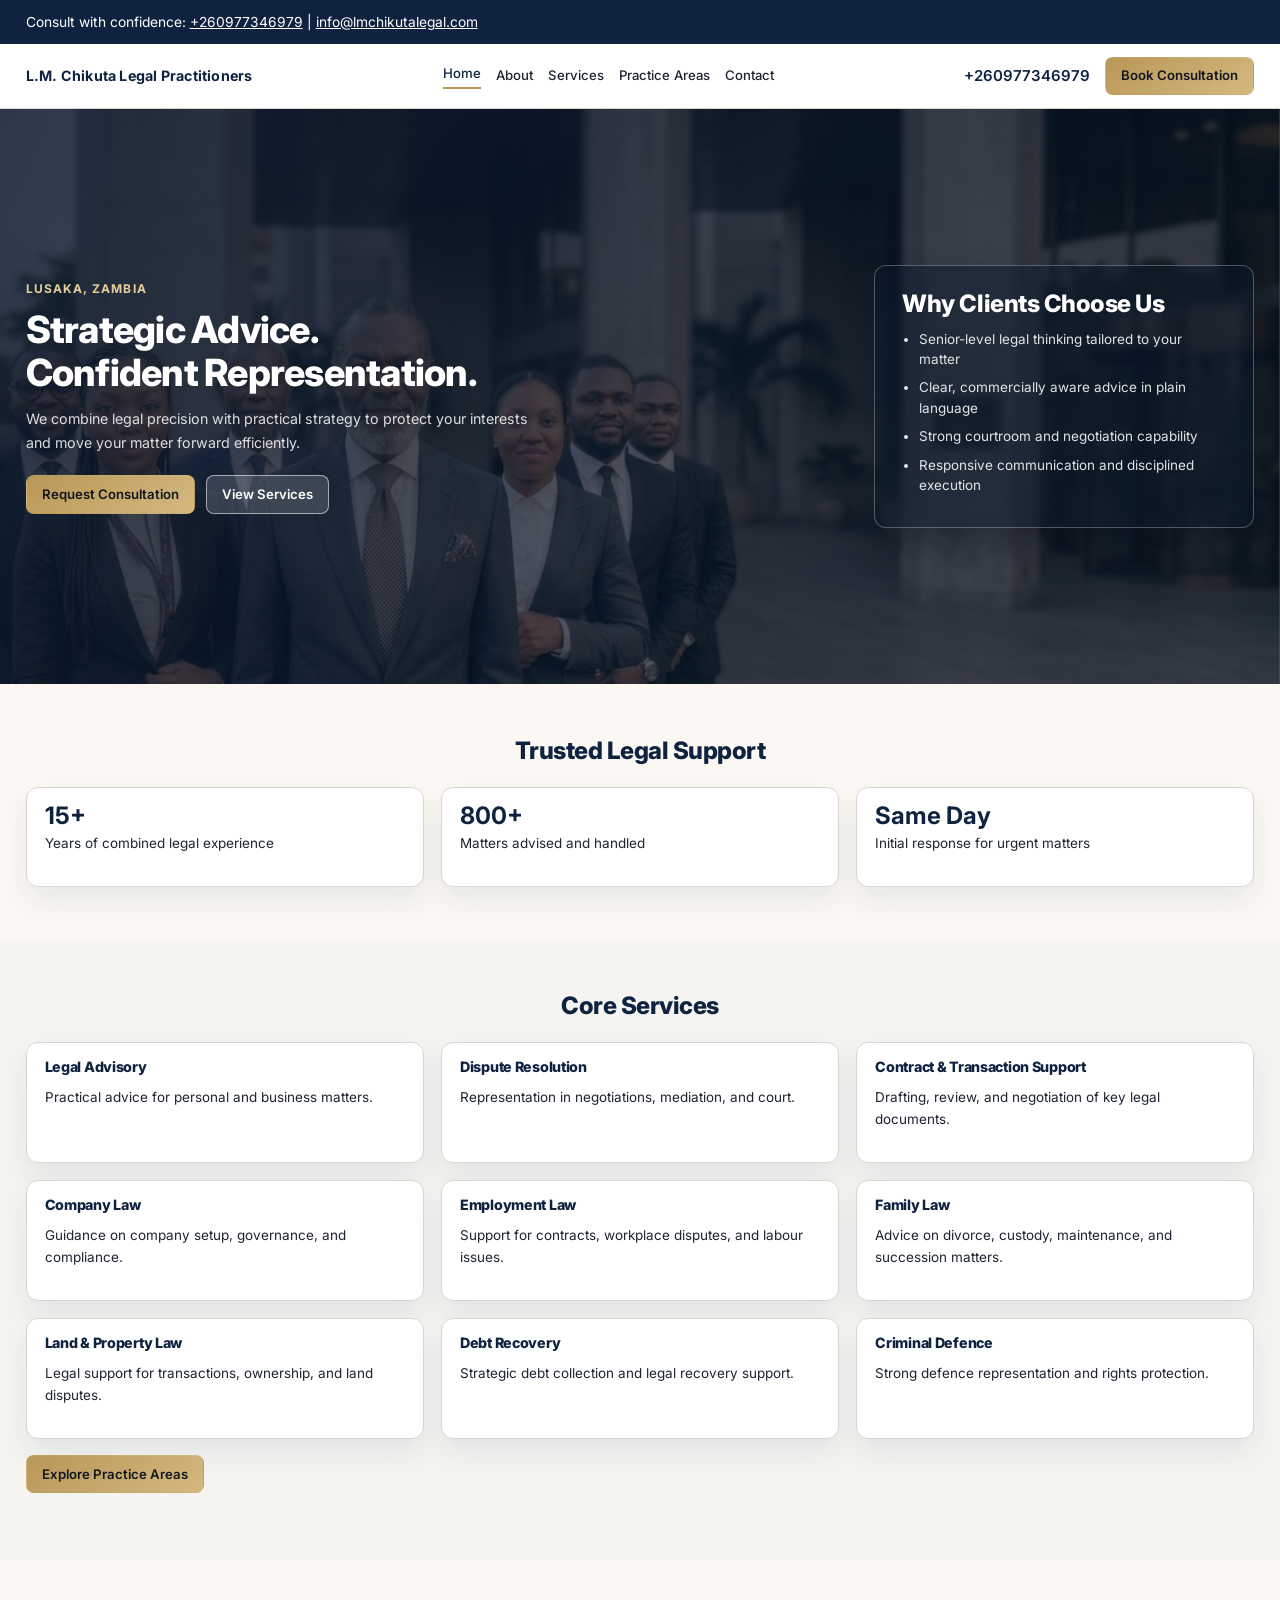
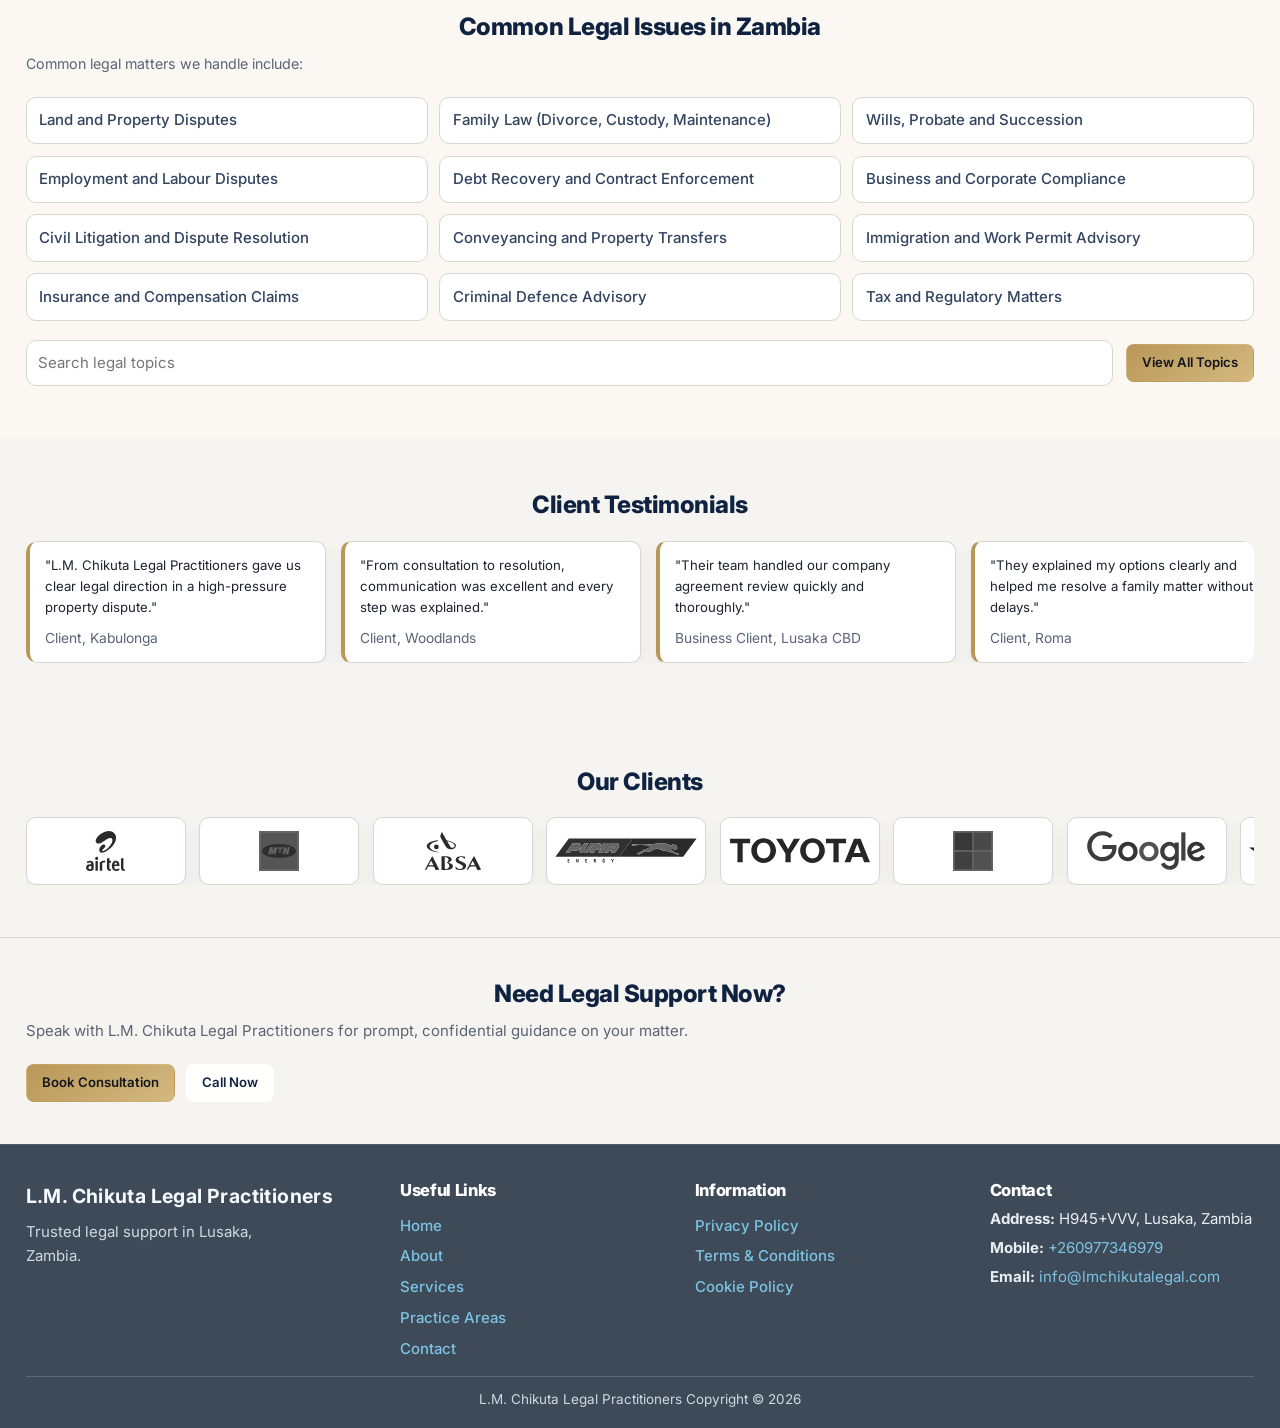
==== index.html @ 4255c423 "Create website for L.M. Chikuta Legal Practitioners. Clone full professional law-firm website and re" ====
<!doctype html>
<html lang="en">
<head>
  <meta charset="UTF-8">
  <meta name="viewport" content="width=device-width, initial-scale=1.0">
  <title>L.M. Chikuta Legal Practitioners | Strategic Legal Counsel in Lusaka</title>
  <meta name="description" content="L.M. Chikuta Legal Practitioners delivers strategic legal advisory, dispute resolution, and representation for individuals and businesses across Zambia.">
  <link rel="stylesheet" href="./styles.css?v=20260401-6">
</head>
<body>
  <a class="skip-link" href="#main-content">Skip to main content</a>

  <div class="top-contact-bar">
    <div class="container top-contact-inner">
      <p>Consult with confidence: <a href="tel:+260977346979">+260977346979</a> | <a href="mailto:info@lmchikutalegal.com">info@lmchikutalegal.com</a></p>
    </div>
  </div>

  <header class="site-header" id="top">
    <div class="container header-inner">
      <a href="./index.html" class="logo" aria-label="L.M. Chikuta Legal Practitioners home">L.M. Chikuta Legal Practitioners</a>
      <button class="menu-toggle" aria-expanded="false" aria-controls="primary-nav">Menu</button>
      <nav class="primary-nav" id="primary-nav" aria-label="Primary">
        <a class="active" href="./index.html">Home</a>
        <a href="./about.html">About</a>
        <a href="./services.html">Services</a>
        <a href="./practice-areas.html">Practice Areas</a>
        <a href="./contact.html">Contact</a>
      </nav>
      <div class="header-actions">
        <a class="phone-link" href="tel:+260977346979">+260977346979</a>
        <a class="btn btn-primary" href="./contact.html#contact-form-panel">Book Consultation</a>
      </div>
    </div>
  </header>

  <main id="main-content">
    <section class="hero">
      <div class="container">
        <div class="hero-grid">
          <div class="hero-copy">
            <p class="eyebrow">Lusaka, Zambia</p>
            <h1>Strategic Advice.<br>Confident Representation.</h1>
            <p class="hero-support">We combine legal precision with practical strategy to protect your interests and move your matter forward efficiently.</p>
            <div class="hero-cta-group">
              <a class="btn btn-primary" href="./contact.html#contact-form-panel">Request Consultation</a>
              <a class="btn btn-secondary" href="./services.html">View Services</a>
            </div>
          </div>
          <aside class="hero-card">
            <h2>Why Clients Choose Us</h2>
            <ul class="feature-list">
              <li>Senior-level legal thinking tailored to your matter</li>
              <li>Clear, commercially aware advice in plain language</li>
              <li>Strong courtroom and negotiation capability</li>
              <li>Responsive communication and disciplined execution</li>
            </ul>
          </aside>
        </div>
      </div>
    </section>

    <section class="section section-muted">
      <div class="container">
        <h2>Trusted Legal Support</h2>
        <div class="stats-grid">
          <article class="stat-card">
            <p class="stat-value">15+</p>
            <p>Years of combined legal experience</p>
          </article>
          <article class="stat-card">
            <p class="stat-value">800+</p>
            <p>Matters advised and handled</p>
          </article>
          <article class="stat-card">
            <p class="stat-value">Same Day</p>
            <p>Initial response for urgent matters</p>
          </article>
        </div>
      </div>
    </section>

    <section class="section">
      <div class="container">
        <h2>Core Services</h2>
        <div class="card-grid">
          <article class="info-card">
            <h3>Legal Advisory</h3>
            <p>Practical advice for personal and business matters.</p>
          </article>
          <article class="info-card">
            <h3>Dispute Resolution</h3>
            <p>Representation in negotiations, mediation, and court.</p>
          </article>
          <article class="info-card">
            <h3>Contract & Transaction Support</h3>
            <p>Drafting, review, and negotiation of key legal documents.</p>
          </article>
          <article class="info-card">
            <h3>Company Law</h3>
            <p>Guidance on company setup, governance, and compliance.</p>
          </article>
          <article class="info-card">
            <h3>Employment Law</h3>
            <p>Support for contracts, workplace disputes, and labour issues.</p>
          </article>
          <article class="info-card">
            <h3>Family Law</h3>
            <p>Advice on divorce, custody, maintenance, and succession matters.</p>
          </article>
          <article class="info-card">
            <h3>Land & Property Law</h3>
            <p>Legal support for transactions, ownership, and land disputes.</p>
          </article>
          <article class="info-card">
            <h3>Debt Recovery</h3>
            <p>Strategic debt collection and legal recovery support.</p>
          </article>
          <article class="info-card">
            <h3>Criminal Defence</h3>
            <p>Strong defence representation and rights protection.</p>
          </article>
        </div>
        <p class="section-cta-inline"><a class="btn btn-primary" href="./practice-areas.html">Explore Practice Areas</a></p>
      </div>
    </section>

    <section class="section section-muted">
      <div class="container">
        <h2>Common Legal Issues in Zambia</h2>
        <p class="hero-support">Common legal matters we handle include:</p>
        <ul class="issues-grid">
          <li class="issue-item">Land and Property Disputes</li>
          <li class="issue-item">Family Law (Divorce, Custody, Maintenance)</li>
          <li class="issue-item">Wills, Probate and Succession</li>
          <li class="issue-item">Employment and Labour Disputes</li>
          <li class="issue-item">Debt Recovery and Contract Enforcement</li>
          <li class="issue-item">Business and Corporate Compliance</li>
          <li class="issue-item">Civil Litigation and Dispute Resolution</li>
          <li class="issue-item">Conveyancing and Property Transfers</li>
          <li class="issue-item">Immigration and Work Permit Advisory</li>
          <li class="issue-item">Insurance and Compensation Claims</li>
          <li class="issue-item">Criminal Defence Advisory</li>
          <li class="issue-item">Tax and Regulatory Matters</li>
        </ul>
        <div class="issues-actions">
          <input class="issues-search" type="search" placeholder="Search legal topics" aria-label="Search legal topics">
          <a class="btn btn-primary" href="./practice-areas.html">View All Topics</a>
        </div>
      </div>
    </section>

    <section class="section">
      <div class="container">
        <h2>Client Testimonials</h2>
        <div class="testimonials-ticker" aria-label="Client testimonials">
          <div class="ticker-track">
            <article class="ticker-item">
              <p>"L.M. Chikuta Legal Practitioners gave us clear legal direction in a high-pressure property dispute."</p>
              <cite>Client, Kabulonga</cite>
            </article>
            <article class="ticker-item">
              <p>"From consultation to resolution, communication was excellent and every step was explained."</p>
              <cite>Client, Woodlands</cite>
            </article>
            <article class="ticker-item">
              <p>"Their team handled our company agreement review quickly and thoroughly."</p>
              <cite>Business Client, Lusaka CBD</cite>
            </article>
            <article class="ticker-item">
              <p>"They explained my options clearly and helped me resolve a family matter without delays."</p>
              <cite>Client, Roma</cite>
            </article>
            <article class="ticker-item">
              <p>"Professional, responsive, and practical. I always knew what the next step was."</p>
              <cite>Client, Longacres</cite>
            </article>
            <article class="ticker-item">
              <p>"Our company used them for compliance and contract support. Service was efficient and reliable."</p>
              <cite>Corporate Client, Lusaka</cite>
            </article>
            <article class="ticker-item">
              <p>"From first call to final outcome, they treated my matter with urgency and confidentiality."</p>
              <cite>Client, Woodlands</cite>
            </article>

            <article class="ticker-item" aria-hidden="true">
              <p>"L.M. Chikuta Legal Practitioners gave us clear legal direction in a high-pressure property dispute."</p>
              <cite>Client, Kabulonga</cite>
            </article>
            <article class="ticker-item" aria-hidden="true">
              <p>"From consultation to resolution, communication was excellent and every step was explained."</p>
              <cite>Client, Woodlands</cite>
            </article>
            <article class="ticker-item" aria-hidden="true">
              <p>"Their team handled our company agreement review quickly and thoroughly."</p>
              <cite>Business Client, Lusaka CBD</cite>
            </article>
            <article class="ticker-item" aria-hidden="true">
              <p>"They explained my options clearly and helped me resolve a family matter without delays."</p>
              <cite>Client, Roma</cite>
            </article>
            <article class="ticker-item" aria-hidden="true">
              <p>"Professional, responsive, and practical. I always knew what the next step was."</p>
              <cite>Client, Longacres</cite>
            </article>
            <article class="ticker-item" aria-hidden="true">
              <p>"Our company used them for compliance and contract support. Service was efficient and reliable."</p>
              <cite>Corporate Client, Lusaka</cite>
            </article>
            <article class="ticker-item" aria-hidden="true">
              <p>"From first call to final outcome, they treated my matter with urgency and confidentiality."</p>
              <cite>Client, Woodlands</cite>
            </article>
          </div>
        </div>
      </div>
    </section>

    <section class="section">
      <div class="container">
        <h2>Our Clients</h2>
        <div class="clients-grid" aria-label="Selected clients">
          <div class="clients-track">
            <article class="client-card"><img class="client-logo" src="./Assets/client-logos/airtel-zambia.svg" alt="Airtel logo" loading="lazy"></article>
            <article class="client-card"><img class="client-logo" src="./Assets/client-logos/mtn-zambia.svg" alt="MTN logo" loading="lazy"></article>
            <article class="client-card"><img class="client-logo" src="./Assets/client-logos/absa-zambia.svg" alt="Absa logo" loading="lazy"></article>
            <article class="client-card"><img class="client-logo" src="./Assets/client-logos/puma-energy.svg" alt="Puma Energy logo" loading="lazy"></article>
            <article class="client-card"><img class="client-logo" src="./Assets/client-logos/toyota.svg" alt="Toyota logo" loading="lazy"></article>
            <article class="client-card"><img class="client-logo" src="./Assets/client-logos/microsoft.svg" alt="Microsoft logo" loading="lazy"></article>
            <article class="client-card"><img class="client-logo" src="./Assets/client-logos/google.svg" alt="Google logo" loading="lazy"></article>
            <article class="client-card"><img class="client-logo" src="./Assets/client-logos/heineken.svg" alt="Heineken logo" loading="lazy"></article>
            <article class="client-card"><img class="client-logo" src="./Assets/client-logos/nissan.svg" alt="Nissan logo" loading="lazy"></article>
            <article class="client-card"><img class="client-logo" src="./Assets/client-logos/kfc.svg" alt="KFC logo" loading="lazy"></article>

            <article class="client-card" aria-hidden="true"><img class="client-logo" src="./Assets/client-logos/airtel-zambia.svg" alt="" loading="lazy"></article>
            <article class="client-card" aria-hidden="true"><img class="client-logo" src="./Assets/client-logos/mtn-zambia.svg" alt="" loading="lazy"></article>
            <article class="client-card" aria-hidden="true"><img class="client-logo" src="./Assets/client-logos/absa-zambia.svg" alt="" loading="lazy"></article>
            <article class="client-card" aria-hidden="true"><img class="client-logo" src="./Assets/client-logos/puma-energy.svg" alt="" loading="lazy"></article>
            <article class="client-card" aria-hidden="true"><img class="client-logo" src="./Assets/client-logos/toyota.svg" alt="" loading="lazy"></article>
            <article class="client-card" aria-hidden="true"><img class="client-logo" src="./Assets/client-logos/microsoft.svg" alt="" loading="lazy"></article>
            <article class="client-card" aria-hidden="true"><img class="client-logo" src="./Assets/client-logos/google.svg" alt="" loading="lazy"></article>
            <article class="client-card" aria-hidden="true"><img class="client-logo" src="./Assets/client-logos/heineken.svg" alt="" loading="lazy"></article>
            <article class="client-card" aria-hidden="true"><img class="client-logo" src="./Assets/client-logos/nissan.svg" alt="" loading="lazy"></article>
            <article class="client-card" aria-hidden="true"><img class="client-logo" src="./Assets/client-logos/kfc.svg" alt="" loading="lazy"></article>
          </div>
        </div>
      </div>
    </section>

    <section class="section final-cta">
      <div class="container final-cta-inner">
        <h2>Need Legal Support Now?</h2>
        <p>Speak with L.M. Chikuta Legal Practitioners for prompt, confidential guidance on your matter.</p>
        <div class="hero-cta-group">
          <a class="btn btn-primary" href="./contact.html#contact-form-panel">Book Consultation</a>
          <a class="btn btn-secondary" href="tel:+260977346979">Call Now</a>
        </div>
      </div>
    </section>
  </main>

  <footer class="site-footer">
    <div class="container footer-grid">
      <div class="footer-brand">
        <a href="./index.html" class="logo">L.M. Chikuta Legal Practitioners</a>
        <p>Trusted legal support in Lusaka, Zambia.</p>
      </div>
      <nav class="footer-links" aria-label="Useful links">
        <h3 class="footer-title">Useful Links</h3>
        <a href="./index.html">Home</a>
        <a href="./about.html">About</a>
        <a href="./services.html">Services</a>
        <a href="./practice-areas.html">Practice Areas</a>
        <a href="./contact.html">Contact</a>
      </nav>
      <nav class="footer-links" aria-label="Information links">
        <h3 class="footer-title">Information</h3>
        <a href="#">Privacy Policy</a>
        <a href="#">Terms & Conditions</a>
        <a href="#">Cookie Policy</a>
      </nav>
      <div>
        <h3 class="footer-title">Contact</h3>
        <p class="footer-contact-item"><strong>Address:</strong> H945+VVV, Lusaka, Zambia</p>
        <p class="footer-contact-item"><strong>Mobile:</strong> <a href="tel:+260977346979">+260977346979</a></p>
        <p class="footer-contact-item"><strong>Email:</strong> <a href="mailto:info@lmchikutalegal.com">info@lmchikutalegal.com</a></p>
      </div>
    </div>
    <div class="container footer-bottom">
      <p class="disclaimer">L.M. Chikuta Legal Practitioners Copyright &copy; 2026</p>
    </div>
  </footer>

  <script>
    const menuToggle = document.querySelector(".menu-toggle");
    const nav = document.querySelector(".primary-nav");
    if (menuToggle && nav) {
      menuToggle.addEventListener("click", () => {
        const expanded = menuToggle.getAttribute("aria-expanded") === "true";
        menuToggle.setAttribute("aria-expanded", String(!expanded));
        nav.classList.toggle("nav-open");
      });
    }
  </script>
</body>
</html>
---- styles.css ----
@import url("https://fonts.googleapis.com/css2?family=Inter:wght@400;500;600;700;800&display=swap");

:root {
  --bg: #f5f4f1;
  --surface: #ffffff;
  --surface-muted: #fbf8f3;
  --text: #1d2430;
  --text-muted: #5a6475;
  --border: #d9d6cf;
  --brand: #0f2341;
  --brand-soft: #1d3459;
  --gold: #b99758;
  --gold-soft: #d4b980;
  --radius: 12px;
  --shadow: 0 14px 30px rgba(15, 35, 65, 0.08);
}

*,
*::before,
*::after {
  box-sizing: border-box;
}

html {
  scroll-behavior: smooth;
  font-size: 15px;
}

body {
  margin: 0;
  font-family: "Inter", "Segoe UI", Tahoma, Geneva, Verdana, sans-serif;
  color: var(--text);
  background: linear-gradient(180deg, #f8f6f2 0%, var(--bg) 28%);
  line-height: 1.6;
}

.container {
  width: min(1280px, 96%);
  margin-inline: auto;
  padding-inline: 0;
}

.skip-link {
  position: absolute;
  left: -9999px;
  top: 0;
}

.skip-link:focus {
  left: 1rem;
  top: 1rem;
  background: #fff;
  color: var(--brand);
  border: 1px solid var(--brand);
  border-radius: 8px;
  padding: 0.55rem 0.8rem;
}

a {
  color: var(--brand-soft);
}

a:focus-visible,
button:focus-visible,
input:focus-visible,
textarea:focus-visible {
  outline: 2px solid var(--gold);
  outline-offset: 2px;
}

.top-contact-bar {
  background: var(--brand);
  color: #fff;
  font-size: 0.92rem;
}

.top-contact-inner {
  min-height: 44px;
  display: flex;
  align-items: center;
}

.top-contact-inner p {
  margin: 0;
}

.top-contact-inner a {
  color: #fff;
  text-decoration: underline;
}

.site-header {
  position: sticky;
  top: 0;
  z-index: 10;
  background: rgba(255, 255, 255, 0.96);
  backdrop-filter: blur(8px);
  border-bottom: 1px solid var(--border);
}

.header-inner {
  display: flex;
  align-items: center;
  justify-content: space-between;
  gap: 1.4rem;
  min-height: 64px;
}

.logo {
  text-decoration: none;
  color: var(--brand);
  font-weight: 700;
  font-size: 0.95rem;
  letter-spacing: 0.015em;
}

.primary-nav {
  display: none;
  gap: 1rem;
  font-size: 0.88rem;
}

.primary-nav a,
.footer-links a {
  text-decoration: none;
  color: var(--text);
  font-weight: 500;
}

.primary-nav a.active {
  color: var(--brand);
  border-bottom: 2px solid var(--gold);
  padding-bottom: 0.2rem;
}

.menu-toggle {
  border: 1px solid var(--border);
  background: #fff;
  color: var(--text);
  padding: 0.55rem 0.82rem;
  border-radius: 8px;
}

.header-actions {
  display: none;
  align-items: center;
  gap: 1rem;
}

.phone-link {
  color: var(--brand);
  text-decoration: none;
  font-weight: 600;
  white-space: nowrap;
}

.btn {
  display: inline-flex;
  justify-content: center;
  align-items: center;
  min-height: 38px;
  padding: 0.5rem 1rem;
  border-radius: 8px;
  text-decoration: none;
  font-weight: 600;
  font-size: 0.88rem;
  border: 1px solid transparent;
  cursor: pointer;
  transition: 180ms ease;
}

.btn-primary {
  background: linear-gradient(145deg, var(--gold), var(--gold-soft));
  color: #13161c;
}

.btn-primary:hover,
.btn-primary:focus-visible {
  transform: translateY(-1px);
}

.btn-secondary {
  background: rgba(255,255,255,0.92);
  color: var(--brand);
  border-color: rgba(255,255,255,0.6);
}

.hero .btn-secondary {
  background: rgba(255,255,255,0.15);
  color: #fff;
  border-color: rgba(255,255,255,0.55);
}

.section {
  padding: 3.5rem 0;
}

.section-muted {
  background: var(--surface-muted);
}

h1,
h2,
h3 {
  margin: 0 0 0.75rem;
  line-height: 1.15;
  font-family: "Inter", "Segoe UI", Tahoma, Geneva, Verdana, sans-serif;
  font-weight: 800;
  letter-spacing: -0.02em;
  color: var(--brand);
}

main h2 {
  text-align: center;
}

main .hero-card h2,
main .info-card h2,
main .contact-panel h2 {
  text-align: left;
}

h1 {
  font-size: clamp(1.7rem, 3.5vw, 2.5rem);
  margin-bottom: 0.9rem;
}

h2 {
  font-size: clamp(1.15rem, 2.2vw, 1.6rem);
}

h3 {
  font-size: 0.95rem;
}

p {
  margin: 0 0 1rem;
}

.eyebrow {
  color: var(--gold);
  text-transform: uppercase;
  letter-spacing: 0.09em;
  font-size: 0.8rem;
  font-weight: 700;
  margin-bottom: 0.6rem;
}

.hero {
  background-image:
    linear-gradient(112deg, rgba(10, 23, 43, 0.86), rgba(10, 23, 43, 0.58)),
    url("./Assets/NewGroupPic.svg");
  background-size: cover;
  background-position: center 28%;
  background-repeat: no-repeat;
  color: #f8f6f2;
}

.hero h1,
.hero h2,
.hero h3 {
  color: #fff;
}

.hero .hero-subheadline,
.hero .hero-support {
  color: rgba(255, 255, 255, 0.85);
}

.hero .feature-list {
  color: rgba(255, 255, 255, 0.88);
}

.hero .eyebrow {
  color: #e7cf9d;
}

.hero .container {
  width: min(1280px, 96%);
  padding-top: 4.5rem;
  padding-bottom: 4.5rem;
}

.hero-grid {
  display: grid;
  grid-template-columns: 1fr;
  gap: 2rem;
  align-items: center;
  min-height: 440px;
}

.hero-subheadline {
  font-size: 1rem;
  max-width: 52ch;
}

.hero-support {
  color: var(--text-muted);
  max-width: 56ch;
  font-size: 0.95rem;
  line-height: 1.65;
}

.hero-card,
.info-card,
.stat-card,
.testimonial-card,
.contact-panel {
  background: var(--surface);
  border: 1px solid var(--border);
  border-radius: var(--radius);
  box-shadow: var(--shadow);
}

.hero-card {
  padding: 1.6rem 1.8rem;
  background: transparent;
  border-color: transparent;
  box-shadow: none;
}

.hero .hero-card {
  background: rgba(10, 23, 43, 0.48);
  border: 1px solid rgba(255, 255, 255, 0.28);
  box-shadow: 0 18px 34px rgba(2, 10, 24, 0.35);
  backdrop-filter: blur(3px);
}

.hero .hero-card h2 {
  color: #ffffff;
}

.feature-list {
  margin: 0.6rem 0 0;
  padding-left: 1.1rem;
  color: var(--text-muted);
  font-size: 0.9rem;
}

.feature-list li {
  margin-bottom: 0.55rem;
  line-height: 1.5;
}

.hero-cta-group {
  display: flex;
  flex-direction: row;
  flex-wrap: wrap;
  gap: 0.75rem;
  margin-top: 1.4rem;
}

.stats-grid,
.card-grid {
  margin-top: 1.5rem;
  display: grid;
  grid-template-columns: 1fr;
  gap: 1.15rem;
}

.issues-grid {
  margin-top: 1.4rem;
  display: grid;
  grid-template-columns: 1fr;
  gap: 0.75rem;
  padding: 0;
}

.issue-item {
  list-style: none;
  background: #fff;
  border: 1px solid var(--border);
  border-radius: 10px;
  padding: 0.72rem 0.84rem;
  font-weight: 500;
  color: #31435f;
}

.issues-actions {
  display: grid;
  grid-template-columns: 1fr;
  gap: 0.9rem;
  margin-top: 1.25rem;
}

.issues-search {
  width: 100%;
  border: 1px solid var(--border);
  border-radius: 10px;
  padding: 0.68rem 0.75rem;
  font: inherit;
  background: #fff;
}

.clients-grid {
  margin-top: 1.4rem;
  overflow: hidden;
  width: 100%;
}

.clients-track {
  display: flex;
  flex-wrap: nowrap;
  gap: 0.9rem;
  width: max-content;
  animation: clientsPass 95s linear infinite;
}

.client-card {
  min-height: 68px;
  flex: 0 0 160px;
  border: 1px solid var(--border);
  border-radius: 10px;
  background: #fff;
  display: flex;
  align-items: center;
  justify-content: center;
  text-align: center;
  padding: 0.55rem;
  box-shadow: 0 6px 16px rgba(15, 35, 65, 0.05);
}

@keyframes clientsPass {
  from {
    transform: translateX(0);
  }
  to {
    transform: translateX(-50%);
  }
}

.client-card span {
  color: #415470;
  font-weight: 700;
  font-size: 0.96rem;
}

.client-logo {
  width: 100%;
  height: 40px;
  object-fit: contain;
  filter: grayscale(1) contrast(1.05) brightness(0.35);
  opacity: 0.92;
}

.client-card:hover .client-logo {
  opacity: 1;
}

.stat-card,
.info-card,
.testimonial-card {
  padding: 1.1rem 1.2rem;
  font-size: 0.9rem;
}

.stat-value {
  margin: 0 0 0.3rem;
  color: var(--brand);
  font-size: 1.6rem;
  font-weight: 700;
  line-height: 1;
}

.steps-list {
  margin: 1rem 0 0;
  padding-left: 1.2rem;
  max-width: 70ch;
}

.steps-list li {
  margin-bottom: 0.7rem;
}

.testimonial-card {
  margin: 0;
  border-left: 4px solid var(--gold);
}

.testimonial-card cite {
  font-style: normal;
  color: var(--text-muted);
}

.testimonials-ticker {
  margin-top: 1.5rem;
  overflow: hidden;
  border-radius: 12px;
}

.ticker-track {
  display: flex;
  gap: 1rem;
  width: max-content;
  animation: testimonialScroll 70s linear infinite;
}

.ticker-item {
  min-width: 300px;
  max-width: 300px;
  padding: 0.85rem 1rem;
  font-size: 0.88rem;
  background: #fff;
  border: 1px solid var(--border);
  border-left: 4px solid var(--gold);
  border-radius: 10px;
  box-shadow: 0 6px 16px rgba(15, 35, 65, 0.05);
}

.ticker-item p {
  margin: 0 0 0.6rem;
}

.ticker-item cite {
  color: var(--text-muted);
  font-style: normal;
  font-size: 0.92rem;
}

@keyframes testimonialScroll {
  from {
    transform: translateX(0);
  }
  to {
    transform: translateX(-50%);
  }
}

.section-cta-inline {
  margin-top: 1.1rem;
}

.page-hero {
  padding-top: 2.5rem;
  padding-bottom: 2rem;
  background: linear-gradient(180deg, #fbf8f3 0%, #f5f4f1 100%);
}

.contact-grid {
  display: grid;
  grid-template-columns: 1fr;
  gap: 1.4rem;
}

.contact-info a {
  color: var(--brand-soft);
}

.contact-panel {
  padding: 1.45rem;
}

.contact-form {
  display: grid;
  gap: 0.62rem;
}

.contact-form label {
  font-weight: 600;
}

.contact-form input,
.contact-form textarea {
  width: 100%;
  border: 1px solid var(--border);
  border-radius: 10px;
  padding: 0.7rem 0.75rem;
  font: inherit;
  background: #fff;
}

.final-cta {
  border-top: 1px solid var(--border);
  padding-top: 2.8rem;
  padding-bottom: 2.8rem;
}

.final-cta-inner p {
  color: var(--text-muted);
}

.site-footer {
  border-top: 1px solid #4e5b6b;
  background: #3f4a58;
  color: #e8edf3;
  padding: 2.4rem 0 1.2rem;
}

.footer-grid {
  display: grid;
  gap: 1.5rem;
  grid-template-columns: 1fr;
}

.footer-brand p {
  margin: 0.5rem 0 0;
  max-width: 26ch;
  color: #d0d8e2;
}

.site-footer .logo {
  color: #f5f8fc;
  font-size: 1.3rem;
  letter-spacing: 0.02em;
}

.site-footer .logo::first-letter {
  color: #22a4cf;
}

.footer-links {
  display: flex;
  flex-direction: column;
  gap: 0.45rem;
}

.disclaimer {
  margin: 0;
  color: #d0d8e2;
  font-size: 0.9rem;
}

.footer-title {
  color: #fff;
  margin-bottom: 0.45rem;
  font-size: 1.1rem;
}

.site-footer a {
  color: #7bc4e4;
  text-decoration: none;
}

.site-footer a:hover {
  text-decoration: underline;
}

.footer-contact-item {
  margin-bottom: 0.35rem;
}

.footer-bottom {
  border-top: 1px solid #5b6979;
  margin-top: 1rem;
  padding-top: 0.8rem;
  text-align: center;
}

.primary-nav.nav-open {
  display: flex;
  flex-direction: column;
  position: absolute;
  left: 4%;
  right: 4%;
  top: 84px;
  background: #fff;
  border: 1px solid var(--border);
  border-radius: var(--radius);
  padding: 0.85rem;
  box-shadow: var(--shadow);
}

@media (min-width: 760px) {
  .menu-toggle {
    display: none;
  }

  .primary-nav {
    display: flex;
    align-items: center;
  }

  .header-actions {
    display: flex;
  }

  .hero-grid {
    grid-template-columns: 1fr 380px;
    align-items: center;
    gap: 3rem;
  }

  .hero-cta-group {
    align-items: center;
  }

  .stats-grid {
    grid-template-columns: repeat(3, minmax(0, 1fr));
  }

  .card-grid {
    grid-template-columns: repeat(2, minmax(0, 1fr));
  }

  .issues-grid {
    grid-template-columns: repeat(2, minmax(0, 1fr));
  }

  .issues-actions {
    grid-template-columns: 1fr auto;
    align-items: center;
  }

  .contact-grid {
    grid-template-columns: 1fr 1.1fr;
  }

  .footer-grid {
    grid-template-columns: 1.3fr 1fr 1fr 1fr;
    align-items: start;
    column-gap: 2rem;
  }
}

@media (min-width: 1024px) {
  .hero .container {
    width: min(1280px, 96%);
  }

  .card-grid {
    grid-template-columns: repeat(3, minmax(0, 1fr));
  }

  .issues-grid {
    grid-template-columns: repeat(3, minmax(0, 1fr));
  }

}
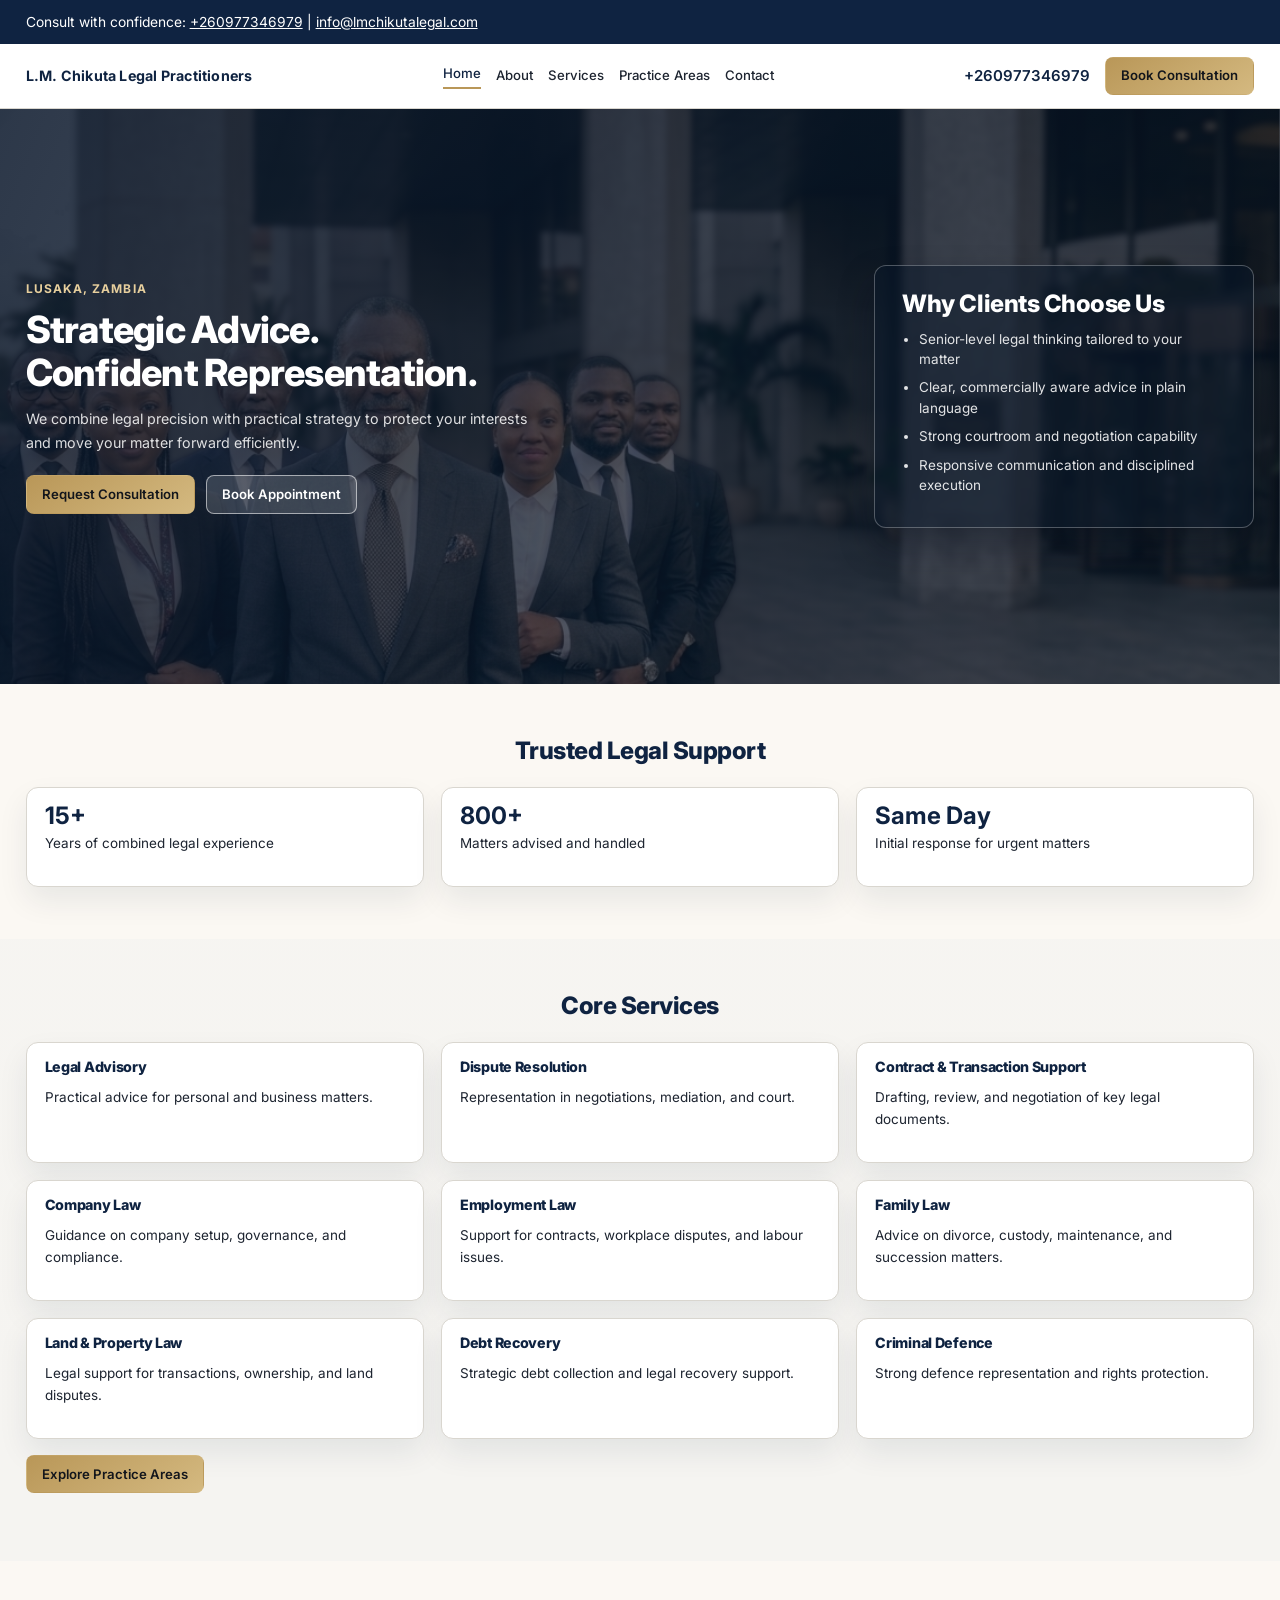
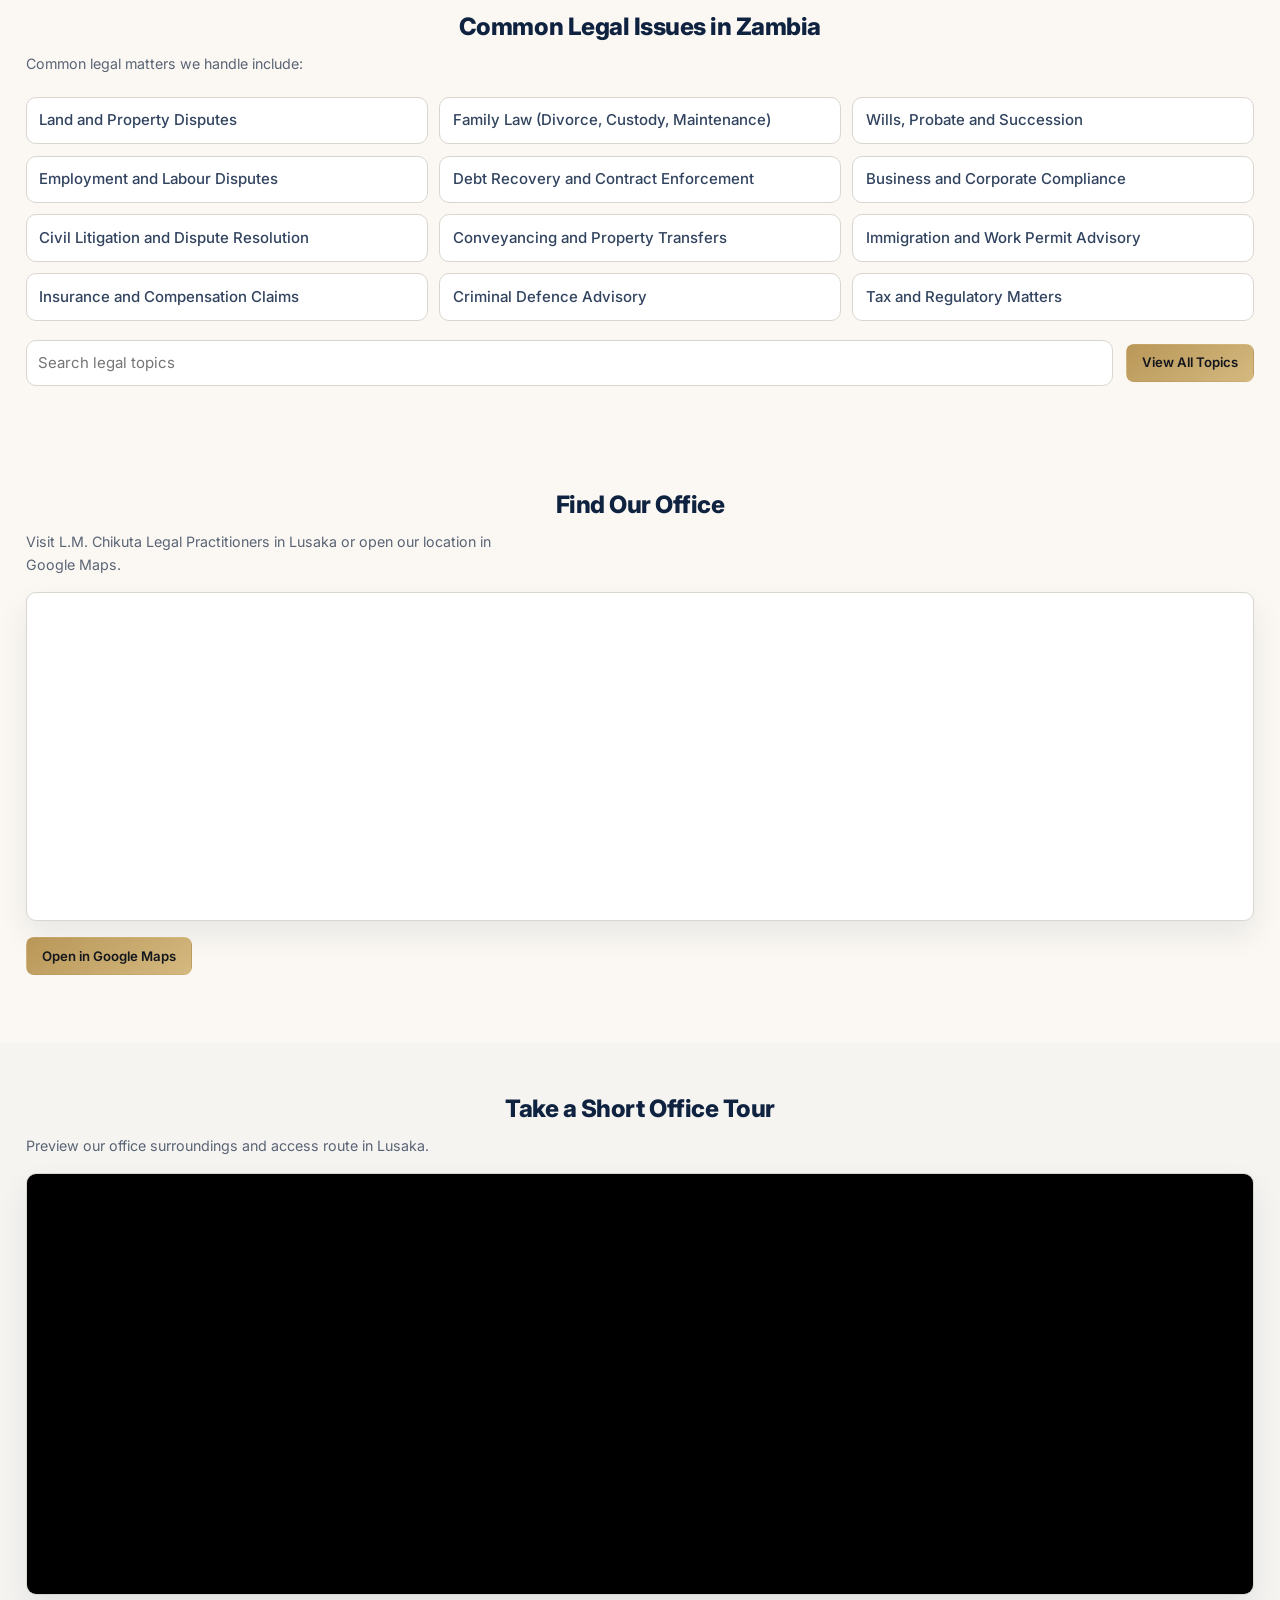
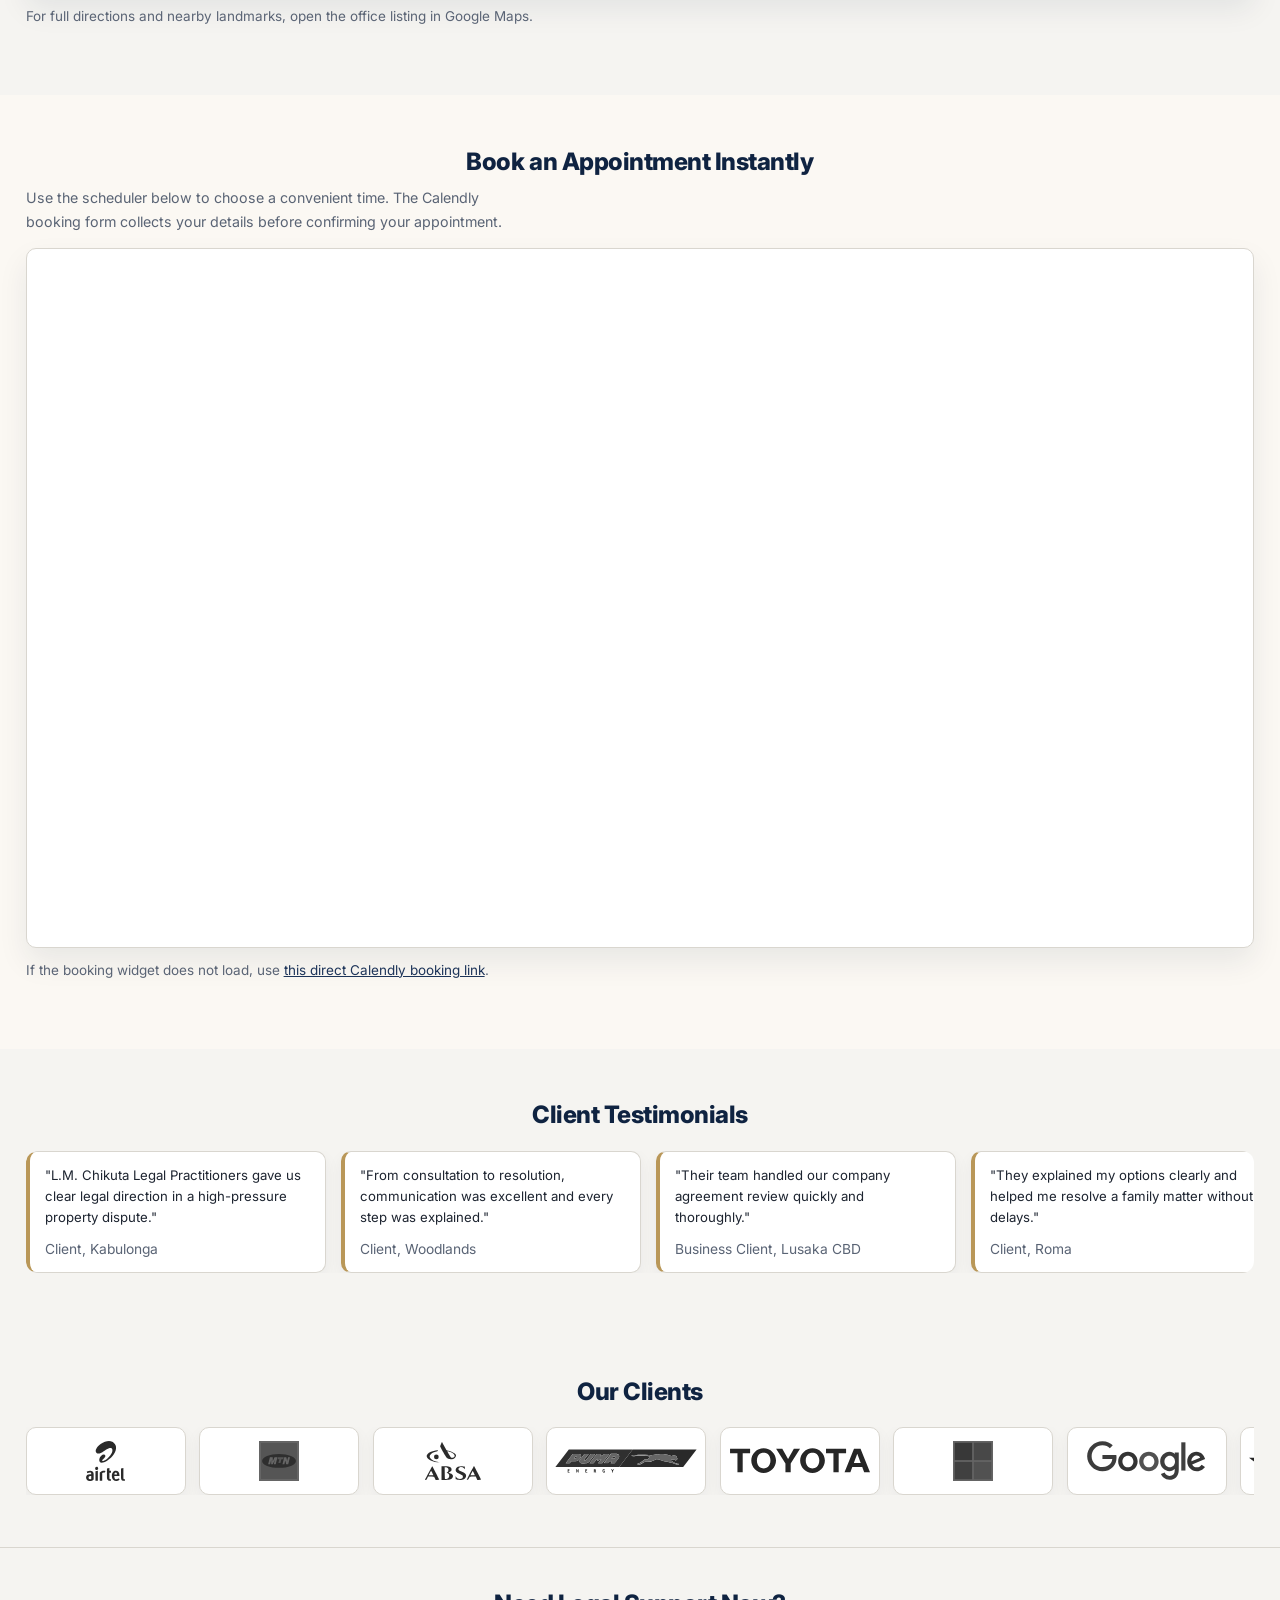
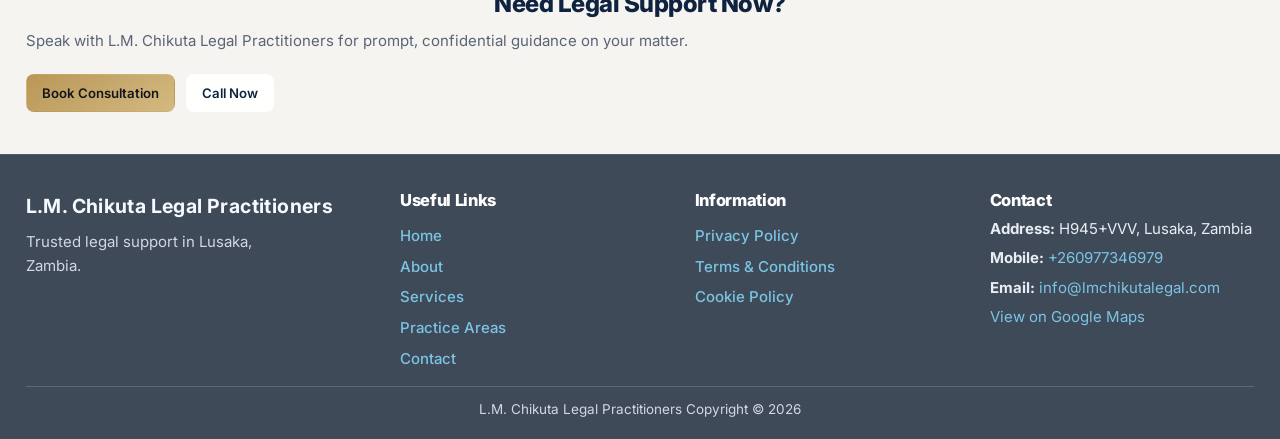
==== commit 03c4b50c: "Add office map, tour, and booking sections across site. Improve the L.M. Chikuta pages to match the " ====
--- a/index.html
+++ b/index.html
@@ -44,7 +44,7 @@
             <p class="hero-support">We combine legal precision with practical strategy to protect your interests and move your matter forward efficiently.</p>
             <div class="hero-cta-group">
               <a class="btn btn-primary" href="./contact.html#contact-form-panel">Request Consultation</a>
-              <a class="btn btn-secondary" href="./services.html">View Services</a>
+              <a class="btn btn-secondary" href="#book-appointment">Book Appointment</a>
             </div>
           </div>
           <aside class="hero-card">
@@ -150,6 +150,53 @@
       </div>
     </section>
 
+    <section class="section section-muted">
+      <div class="container">
+        <h2>Find Our Office</h2>
+        <p class="hero-support">Visit L.M. Chikuta Legal Practitioners in Lusaka or open our location in Google Maps.</p>
+        <div class="map-frame">
+          <iframe
+            title="L.M. Chikuta Legal Practitioners location map"
+            src="https://www.google.com/maps?q=-15.4427568,28.3596579&z=17&output=embed"
+            loading="lazy"
+            referrerpolicy="no-referrer-when-downgrade"
+            allowfullscreen></iframe>
+        </div>
+        <p class="section-cta-inline">
+          <a class="btn btn-primary" href="https://www.google.com/maps/place/L.M.+Chikuta+Legal+Practitioners/data=!4m7!3m6!1s0x19408d2116ea9fe9:0x887f3b0a36219a10!8m2!3d-15.4427568!4d28.3596579!16s%2Fg%2F11h0v8zf74!19sChIJ6Z_qFiGNQBkREJohNgo7f4g" target="_blank" rel="noopener noreferrer">Open in Google Maps</a>
+        </p>
+      </div>
+    </section>
+
+    <section class="section" id="office-tour">
+      <div class="container">
+        <h2>Take a Short Office Tour</h2>
+        <p class="hero-support">Preview our office surroundings and access route in Lusaka.</p>
+        <div class="video-panel">
+          <iframe
+            class="office-tour-video"
+            title="L.M. Chikuta Legal Practitioners office tour map view"
+            src="https://www.google.com/maps?q=-15.4427568,28.3596579&z=19&output=embed"
+            loading="lazy"
+            referrerpolicy="no-referrer-when-downgrade"
+            allowfullscreen></iframe>
+        </div>
+        <p class="video-note">For full directions and nearby landmarks, open the office listing in Google Maps.</p>
+      </div>
+    </section>
+
+    <section class="section section-muted" id="book-appointment">
+      <div class="container">
+        <h2>Book an Appointment Instantly</h2>
+        <p class="hero-support">Use the scheduler below to choose a convenient time. The Calendly booking form collects your details before confirming your appointment.</p>
+        <div
+          class="calendly-inline-widget"
+          data-url="https://calendly.com/support-gymz/30min?hide_gdpr_banner=1"
+          style="min-width:320px;height:700px;"></div>
+        <p class="video-note">If the booking widget does not load, use <a href="https://calendly.com/support-gymz/30min" target="_blank" rel="noopener noreferrer">this direct Calendly booking link</a>.</p>
+      </div>
+    </section>
+
     <section class="section">
       <div class="container">
         <h2>Client Testimonials</h2>
@@ -285,6 +332,7 @@
         <p class="footer-contact-item"><strong>Address:</strong> H945+VVV, Lusaka, Zambia</p>
         <p class="footer-contact-item"><strong>Mobile:</strong> <a href="tel:+260977346979">+260977346979</a></p>
         <p class="footer-contact-item"><strong>Email:</strong> <a href="mailto:info@lmchikutalegal.com">info@lmchikutalegal.com</a></p>
+        <p class="footer-contact-item"><a href="https://www.google.com/maps/place/L.M.+Chikuta+Legal+Practitioners/data=!4m7!3m6!1s0x19408d2116ea9fe9:0x887f3b0a36219a10!8m2!3d-15.4427568!4d28.3596579!16s%2Fg%2F11h0v8zf74!19sChIJ6Z_qFiGNQBkREJohNgo7f4g" target="_blank" rel="noopener noreferrer">View on Google Maps</a></p>
       </div>
     </div>
     <div class="container footer-bottom">
@@ -303,6 +351,7 @@
       });
     }
   </script>
+  <script src="https://assets.calendly.com/assets/external/widget.js" async></script>
 </body>
 </html>
 
--- a/styles.css
+++ b/styles.css
@@ -569,6 +569,53 @@
   background: #fff;
 }
 
+.map-frame {
+  margin-top: 1rem;
+  border: 1px solid var(--border);
+  border-radius: 10px;
+  overflow: hidden;
+  box-shadow: var(--shadow);
+  background: #fff;
+}
+
+.map-frame iframe {
+  width: 100%;
+  min-height: 320px;
+  border: 0;
+}
+
+.video-panel {
+  margin-top: 1rem;
+  background: #fff;
+  border: 1px solid var(--border);
+  border-radius: 10px;
+  box-shadow: var(--shadow);
+  overflow: hidden;
+}
+
+.office-tour-video {
+  width: 100%;
+  min-height: 420px;
+  display: block;
+  background: #000;
+  border: 0;
+}
+
+.video-note {
+  margin-top: 0.75rem;
+  font-size: 0.9rem;
+  color: var(--text-muted);
+}
+
+.calendly-inline-widget {
+  margin-top: 1rem;
+  border: 1px solid var(--border);
+  border-radius: 10px;
+  box-shadow: var(--shadow);
+  background: #fff;
+  overflow: hidden;
+}
+
 .final-cta {
   border-top: 1px solid var(--border);
   padding-top: 2.8rem;
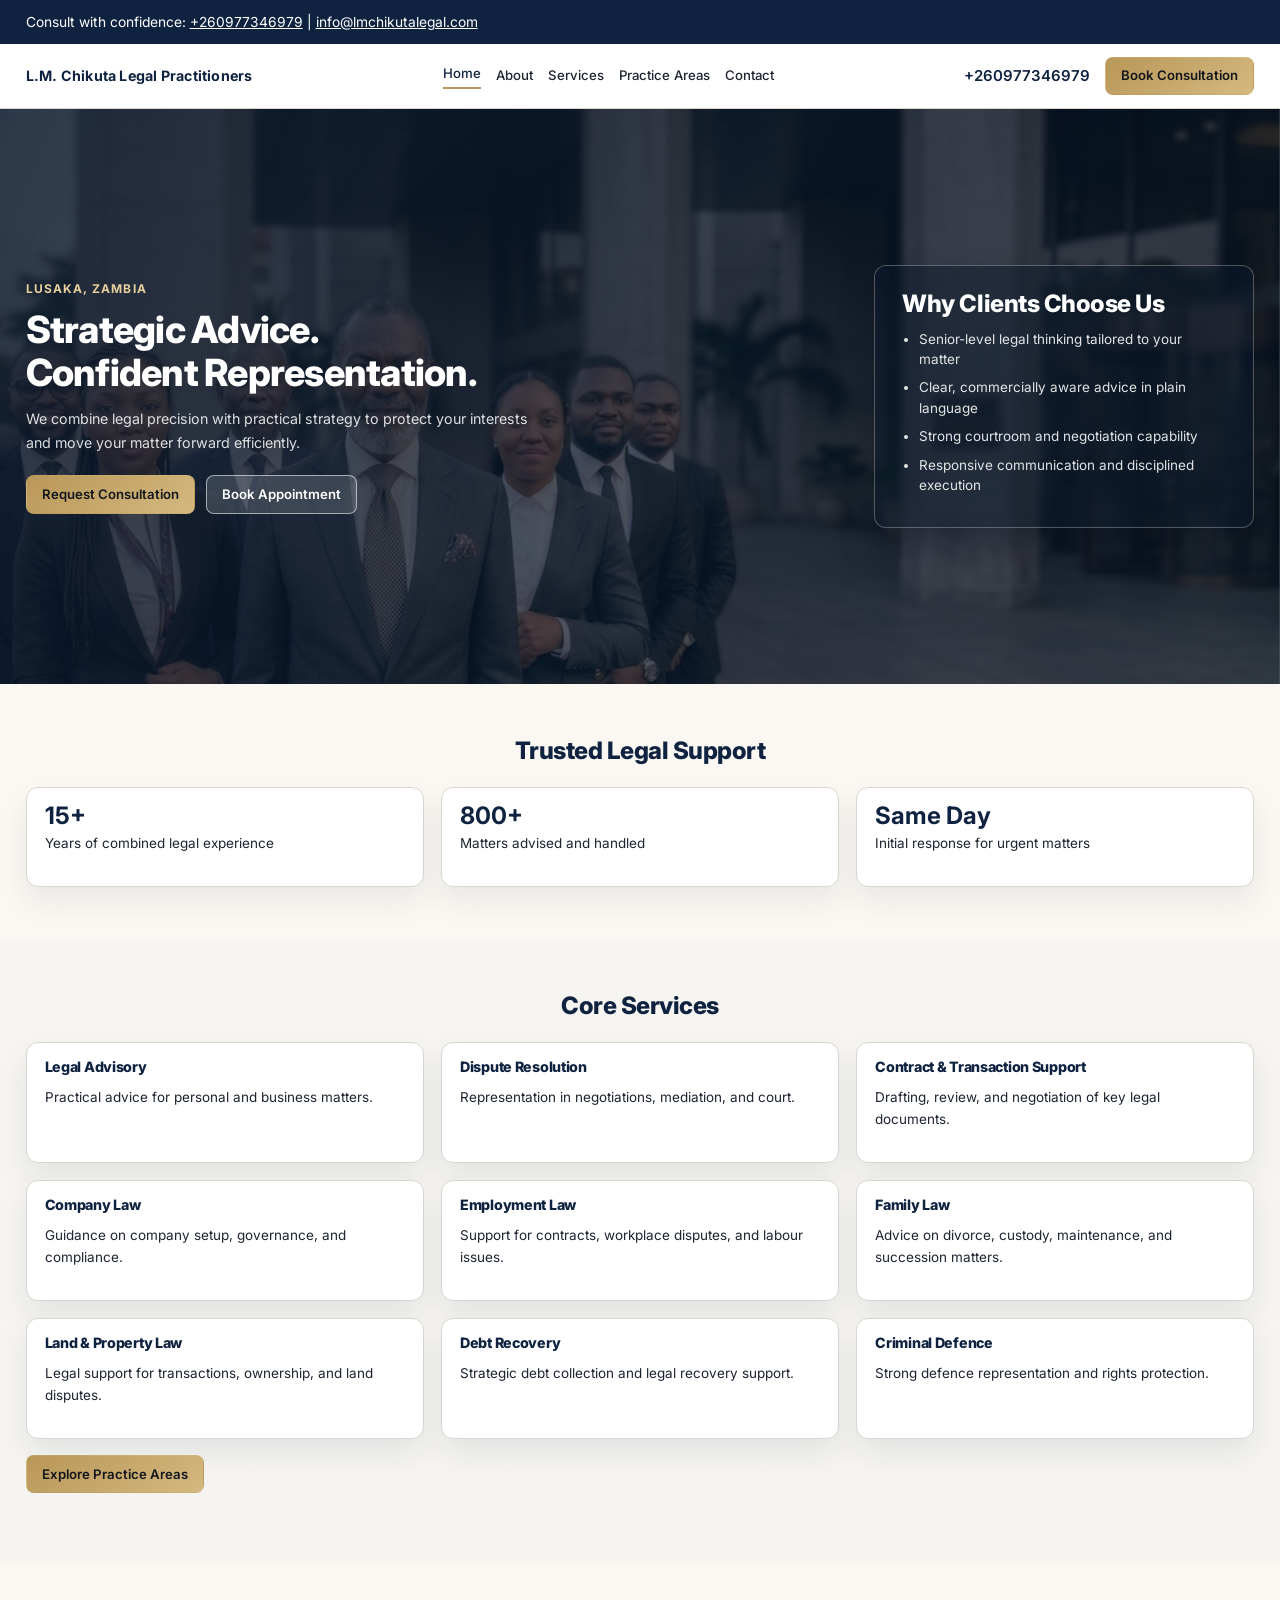
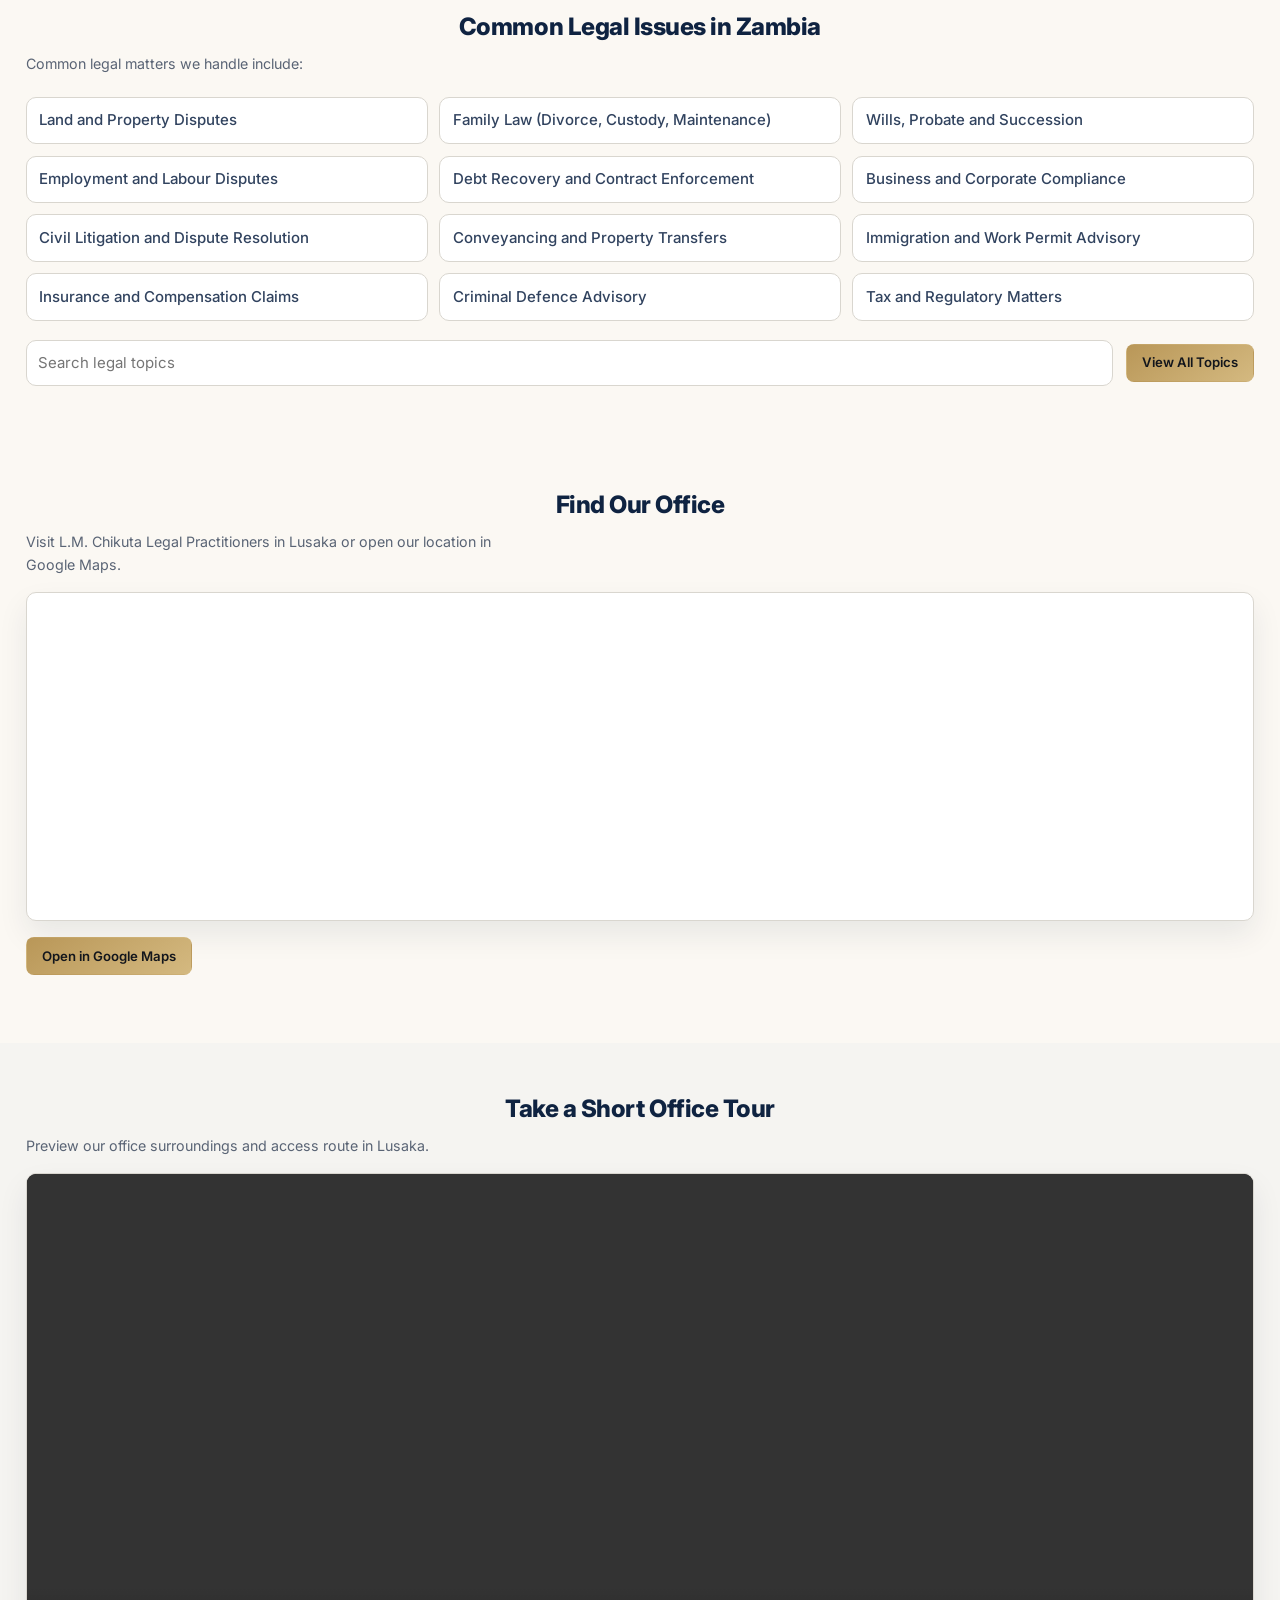
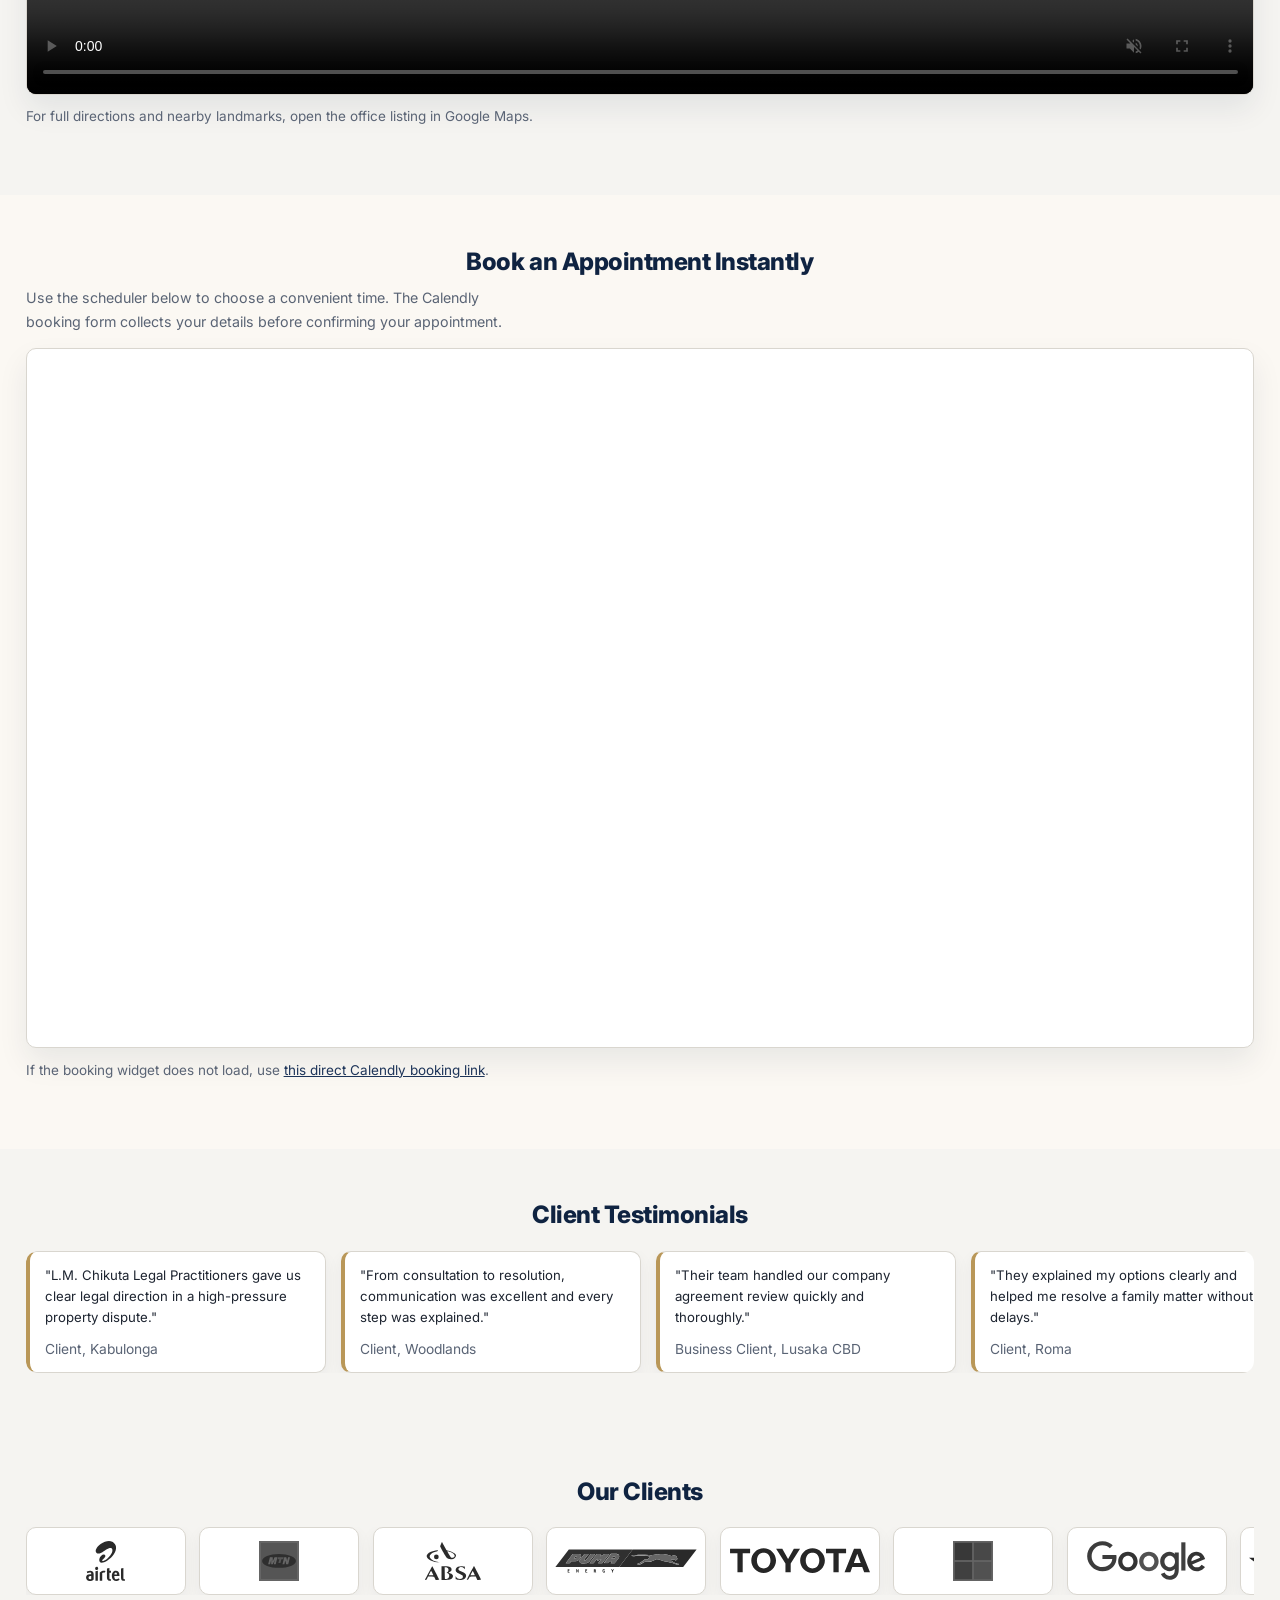
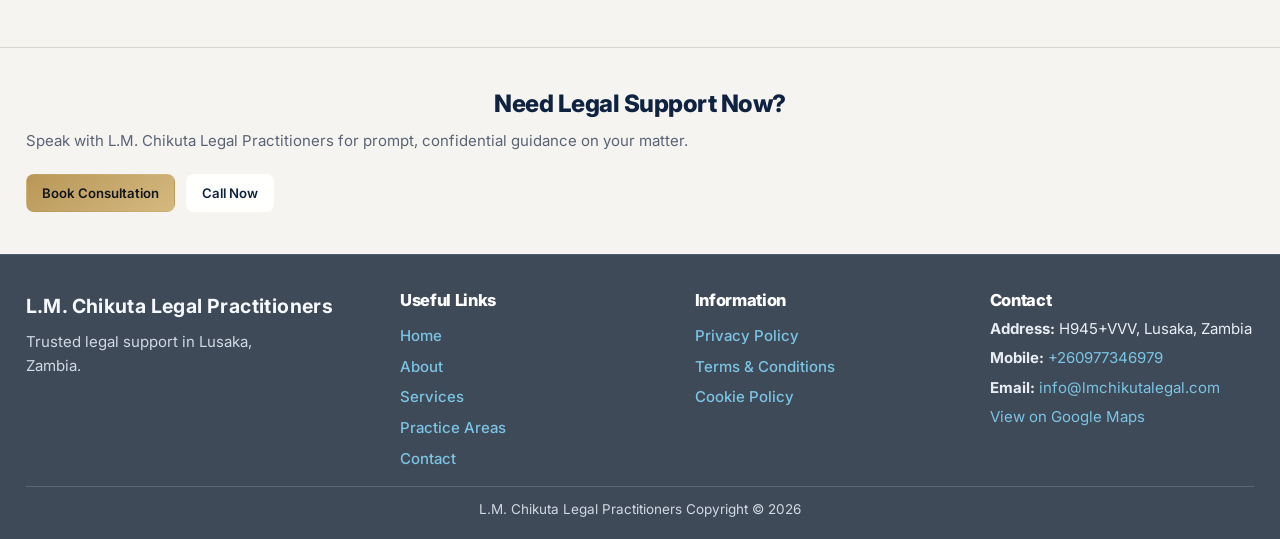
==== commit 3f0c4667: "Use CALISTO office tour video in tour sections. Replace map-based office tour embeds with the same L" ====
--- a/index.html
+++ b/index.html
@@ -173,13 +173,10 @@
         <h2>Take a Short Office Tour</h2>
         <p class="hero-support">Preview our office surroundings and access route in Lusaka.</p>
         <div class="video-panel">
-          <iframe
-            class="office-tour-video"
-            title="L.M. Chikuta Legal Practitioners office tour map view"
-            src="https://www.google.com/maps?q=-15.4427568,28.3596579&z=19&output=embed"
-            loading="lazy"
-            referrerpolicy="no-referrer-when-downgrade"
-            allowfullscreen></iframe>
+          <video class="office-tour-video" controls muted playsinline preload="metadata">
+            <source src="./assets/linkedin-video.mp4" type="video/mp4">
+            Your browser does not support HTML5 video playback.
+          </video>
         </div>
         <p class="video-note">For full directions and nearby landmarks, open the office listing in Google Maps.</p>
       </div>
--- a/styles.css
+++ b/styles.css
@@ -595,10 +595,9 @@
 
 .office-tour-video {
   width: 100%;
-  min-height: 420px;
+  max-height: 520px;
   display: block;
   background: #000;
-  border: 0;
 }
 
 .video-note {
